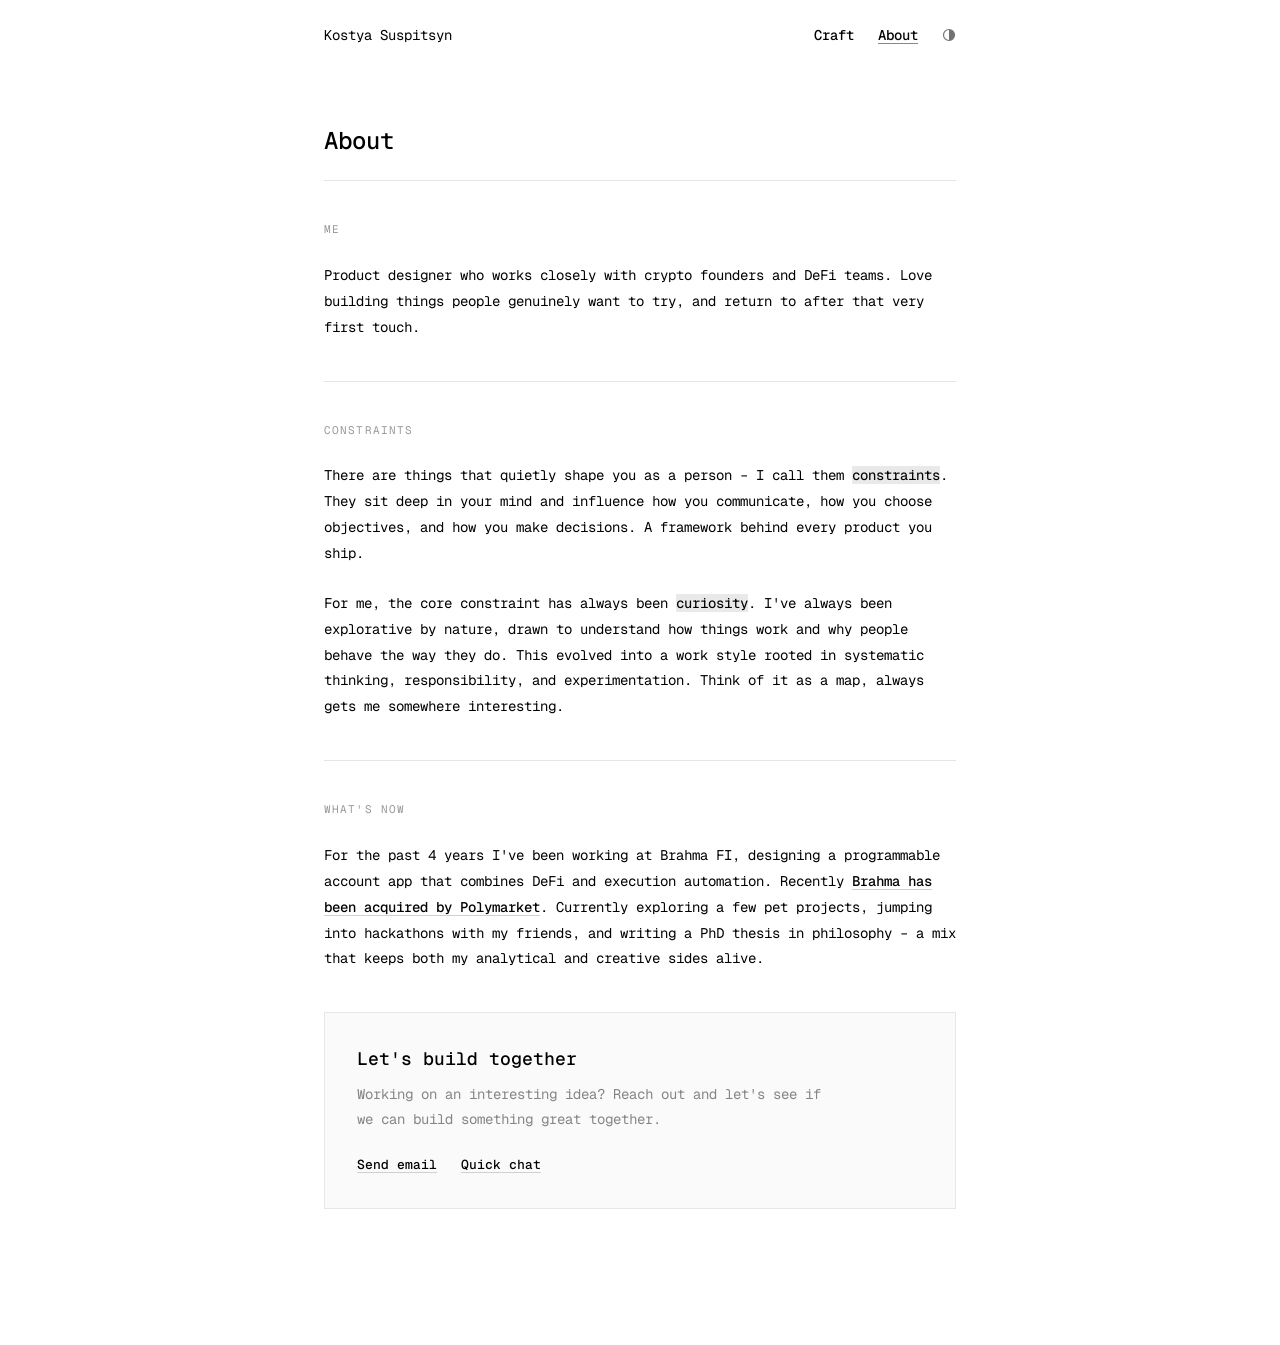
==== about.html @ b5b25f3a "Add files via upload" ====
<!DOCTYPE html>
<html lang="en" dir="ltr">
<head>
  <meta charset="utf-8">
  <meta name="viewport" content="width=device-width, initial-scale=1">
  <title>About — Kostya Suspitsyn</title>
  <meta name="description" content="Senior product designer specializing in crypto and DeFi. Building products people genuinely want to use.">

  <!-- Favicon -->
  <link rel="icon" href="assets/images/favicon-light.svg" media="(prefers-color-scheme: light)">
  <link rel="icon" href="assets/images/favicon-dark.svg" media="(prefers-color-scheme: dark)">

  <!-- Open Graph -->
  <meta property="og:type" content="website">
  <meta property="og:url" content="https://kostya0x.com/about">
  <meta property="og:title" content="About — Kostya Suspitsyn">
  <meta property="og:description" content="Senior product designer specializing in crypto and DeFi. Building products people genuinely want to use.">
  <meta property="og:image" content="assets/images/og-image.png">

  <!-- Twitter -->
  <meta name="twitter:card" content="summary_large_image">
  <meta name="twitter:image" content="assets/images/og-image.png">

  <link rel="stylesheet" href="styles.css">
  <script>
    (function(){if(localStorage.getItem('theme')==='dark')document.documentElement.setAttribute('data-theme','dark');})();
  </script>
</head>
<body>

  <div class="page-wrap">

    <!-- Nav -->
    <nav class="nav nav--home">
      <a href="/" class="nav-name">Kostya Suspitsyn</a>
      <div class="nav-links">
        <a href="/craft">Craft</a>
        <a href="/about" class="active">About</a>
        <button class="theme-btn" id="theme-btn" aria-label="Toggle theme" title="Toggle theme">
          <svg width="14" height="14" viewBox="0 0 14 14" fill="none" xmlns="http://www.w3.org/2000/svg">
            <circle cx="7" cy="7" r="5.5" stroke="currentColor" stroke-width="1.2"/>
            <path d="M7 1.5 A5.5 5.5 0 0 1 7 12.5 Z" fill="currentColor"/>
          </svg>
        </button>
      </div>
    </nav>

    <!-- Intro -->
    <section class="about-intro">
      <h1 class="page-heading">About</h1>
    </section>

    <!-- Sections -->
    <div class="about-sections">

      <div class="about-block">
        <p class="about-block-label">Me</p>
        <div class="about-block-text">
          <p>Product designer who works closely with crypto founders and DeFi teams. Love building things people genuinely want to try, and return to after that very first touch.</p>
        </div>
      </div>

      <div class="about-block" id="constraints">
        <p class="about-block-label">Constraints</p>
        <div class="about-block-text">
          <p>There are things that quietly shape you as a person – I call them <em class="term">constraints</em>. They sit deep in your mind and influence how you communicate, how you choose objectives, and how you make decisions. A framework behind every product you ship.</p>
          <p>For me, the core constraint has always been <em class="term">curiosity</em>. I've always been explorative by nature, drawn to understand how things work and why people behave the way they do. This evolved into a work style rooted in systematic thinking, responsibility, and experimentation. Think of it as a map, always gets me somewhere interesting.</p>
        </div>
      </div>

      <div class="about-block">
        <p class="about-block-label">What's now</p>
        <div class="about-block-text">
          <p>For the past 4 years I've been working at Brahma FI, designing a programmable account app that combines DeFi and execution automation. Recently <a href="https://fortune.com/2026/03/18/exclusive-polymarket-acquires-the-startup-brahma/" target="_blank">Brahma has been acquired by Polymarket</a>. Currently exploring a few pet projects, jumping into hackathons with my friends, and writing a PhD thesis in philosophy – a mix that keeps both my analytical and creative sides alive.</p>
        </div>
      </div>

    </div>

    <!-- CTA -->
    <section class="cta">
      <h2 class="cta-heading">Let's build together</h2>
      <p class="cta-desc">Working on an interesting idea? Reach out and let's see if we can build something great together.</p>
      <div class="cta-links">
        <a href="mailto:constantine.suspitsyn@gmail.com">Send email</a>
        <a href="https://t.me/roa_0x" target="_blank" rel="noopener">Quick chat</a>
      </div>
    </section>

  </div><!-- /.page-wrap -->

  <footer class="site-footer">
  </footer>

<script src="theme.js"></script>
</body>
</html>
---- styles.css ----
/* =========================================
   Kostya Suspitsyn — kostya0x.com
   Hand-built from Framer original
   Fonts: Geist Mono + Geist (Google Fonts)
   ========================================= */

@import url('https://fonts.googleapis.com/css2?family=Geist:wght@400;500&family=Geist+Mono:wght@400;500&display=swap');

/* — Reset — */
*, *::before, *::after { box-sizing: border-box; }
html, body { margin: 0; padding: 0; }
html { overflow-x: hidden; }
h1, h2, h3, h4, h5, h6, p, figure { margin: 0; }
ul, ol { margin: 0; padding: 0; list-style: none; }
img { display: block; max-width: 100%; height: auto; }

/* — Tokens — */
:root {
  --bg:            #fff;
  --text:          #000;
  --text-muted:    #666;
  --text-dim:      #999;
  --border:        #e5e5e5;
  --link:               #FF6817;
  --link-hover:         #FF6817;
  --link-underline:     #d0d0d0;
  --link-underline-hover: #888;
  --font-mono:     'Geist Mono', 'Courier New', monospace;
  --font-sans:     'Geist', Arial, sans-serif;
  --content-width: 720px;
  --page-pad:      24px;
  --gap-xs:        8px;
  --gap-sm:        12px;
  --gap-md:        24px;
  --gap-lg:        40px;
  --gap-xl:        64px;
  --gap-2xl:       112px;
  --radius:        6px;

  /* Component tokens */
  --term-bg:            #E9E9E9;
  --term-accent-color:  #F75600;
  --term-accent-bg:     #FFE9DE;
  --cta-bg:             #FAFAFA;
  --cta-border:         #E7E7E7;
  --cta-heading-color:  #000;
  --cta-desc-color:     #858585;
}

/* — Base — */
html {
  -webkit-font-smoothing: antialiased;
  -moz-osx-font-smoothing: grayscale;
  background: var(--bg);
  color: var(--text);
  transition: background-color 0.25s ease, color 0.25s ease;
}

body {
  font-family: var(--font-mono);
  font-size: 14px;
  line-height: 1.6;
  background: var(--bg);
  color: var(--text);
}

a {
  color: var(--text);
  text-decoration: underline;
  text-decoration-thickness: 1px;
  text-underline-offset: 3px;
  text-decoration-color: var(--link-underline);
  font-weight: 500;
  transition: text-decoration-color 0.15s ease;
}
a:hover {
  color: var(--text);
  text-decoration-color: var(--link-underline-hover);
}

/* — Layout — */
.page-wrap {
  max-width: var(--content-width);
  margin: 0 auto;
  padding: 0 var(--page-pad);
}

/* — Navigation — */
.nav {
  display: flex;
  justify-content: space-between;
  align-items: center;
  padding: 24px 0 16px;
  border-bottom: 1px solid var(--border);
}

.nav-name {
  font-family: var(--font-mono);
  font-size: 14px;
  font-weight: 400;
  color: var(--text);
  text-decoration: none;
}
.nav-name:hover { text-decoration-color: var(--link-underline-hover); }

.nav-links {
  display: flex;
  gap: var(--gap-md);
}

.nav-links a {
  font-family: var(--font-mono);
  font-size: 14px;
  color: var(--text);
  text-decoration: none;
}
.nav-links a:hover { text-decoration: underline; text-decoration-thickness: 1px; text-underline-offset: 3px; text-decoration-color: var(--link-underline-hover); }
.nav-links a.active { text-decoration: underline; text-decoration-thickness: 1px; text-underline-offset: 3px; text-decoration-color: var(--link-underline-hover); }

/* — Hero — */
.hero {
  padding: var(--gap-xl) 0 var(--gap-xl);
}

.hero-heading {
  font-family: var(--font-mono);
  font-size: 24px;
  font-weight: 500;
  line-height: 1.25;
  color: var(--text);
  margin-bottom: 16px;
}

.nav--home { border-bottom: none; }

.hero-body {
  font-size: 14px;
  line-height: 1.75;
  color: var(--text);
  margin-bottom: var(--gap-md);
}

.hero-body p + p {
  margin-top: 12px;
}

/* — Contact prose — */
.contact-prose {
  margin-top: var(--gap-md);
  font-size: 14px;
  line-height: 1.75;
  color: var(--text);
}

/* — Italic term — */
.term {
  font-style: normal;
  font-weight: 450;
  background: var(--term-bg);
}

.term-accent {
  font-style: normal;
  font-weight: 600;
  color: var(--term-accent-color);
  background: var(--term-accent-bg);
}

/* — Section divider — */
.divider {
  border: none;
  border-top: 1px solid var(--border);
  margin: 0;
}

/* — Home snippets — */
.snippets-section {
  padding: 0 0 var(--gap-xl);
}

.snippets-label {
  font-size: 12px;
  color: var(--text-muted);
  line-height: 1.6;
  margin-top: 8px;
  margin-bottom: 0;
}

.snippets-label a {
  color: var(--text);
}

.snippets-video {
  overflow: hidden;
}

.snippets-video video {
  width: 100%;
  display: block;
}

/* — Craft Page — */
.craft-intro {
  padding: var(--gap-xl) 0 var(--gap-xl);
}

.page-heading {
  font-family: var(--font-mono);
  font-size: 24px;
  font-weight: 500;
  line-height: 1.25;
  color: var(--text);
  margin-bottom: var(--gap-md);
}

.page-desc {
  font-size: 14px;
  line-height: 1.85;
  color: var(--text);
}

/* — Project sections — */
.project {
  padding: var(--gap-xl) 0;
  border-top: 1px solid var(--border);
}

.project-header {
  margin-bottom: var(--gap-lg);
}

.project-title {
  font-family: var(--font-mono);
  font-size: 18px;
  font-weight: 500;
  color: var(--text);
  margin-bottom: var(--gap-md);
}

.project-desc {
  font-size: 14px;
  line-height: 1.85;
  color: var(--text);
}

/* — Image layouts — */
.img-single {
  margin-bottom: 4px;
}

.img-single img {
  width: 100%;
}

.img-grid-2 {
  display: grid;
  grid-template-columns: 1fr 1fr;
  gap: 4px;
  margin-bottom: 4px;
}

.img-grid-3 {
  display: grid;
  grid-template-columns: 1fr 1fr;
  gap: 4px;
  margin-bottom: 4px;
}

.img-grid-2 img,
.img-grid-3 img {
  width: 100%;
}

.gif-black-wrap {
  background: #000;
  display: flex;
  align-items: center;
  justify-content: center;
  aspect-ratio: 1 / 1;
}

.gif-black-wrap img {
  width: 30%;
  height: auto;
}

.gif-black-wrap--xl img {
  width: 90%;
}

.gif-black-wrap--lg img {
  width: 70%;
}

.img-caption {
  font-size: 11px;
  color: var(--text-dim);
  line-height: 1.5;
  margin-bottom: var(--gap-lg);
}


/* — About page — */
.about-intro {
  padding: var(--gap-xl) 0 0;
}

.about-sections {
  padding-bottom: 0;
}

.about-block {
  padding: var(--gap-lg) 0;
  border-top: 1px solid var(--border);
}

.about-block-label {
  font-size: 11px;
  text-transform: uppercase;
  letter-spacing: 0.1em;
  color: var(--text-dim);
  margin-bottom: var(--gap-md);
}

.about-block-text {
  font-size: 14px;
  line-height: 1.85;
  color: var(--text);
}

.about-block-text p + p {
  margin-top: var(--gap-md);
}

/* — CTA Footer — */
.cta {
  padding: 32px;
  background: var(--cta-bg);
  border: 1px solid var(--cta-border);
  margin-bottom: var(--gap-2xl);
  transition: background-color 0.25s ease, border-color 0.25s ease;
}

.cta-heading {
  font-family: var(--font-mono);
  font-size: 18px;
  font-weight: 500;
  color: var(--cta-heading-color);
  margin-bottom: 8px;
}

.cta-desc {
  font-size: 14px;
  line-height: 1.75;
  color: var(--cta-desc-color);
  max-width: 480px;
  margin-bottom: 24px;
}

.cta-links {
  display: flex;
  gap: var(--gap-md);
  flex-wrap: wrap;
}

.cta-links a {
  font-size: 13px;
}

/* — Site footer — */
.site-footer {
  max-width: var(--content-width);
  margin: 0 auto;
  padding: var(--gap-md) var(--page-pad) 0;
  font-size: 12px;
}

/* ——— Themes ——— */

[data-theme="dark"] {
  --bg:                 #161616;
  --text:               #F0F0F0;
  --text-muted:         #909090;
  --text-dim:           #5C5C5C;
  --border:             #303030;
  --link:               #FF6817;
  --link-hover:         #FF6817;
  --link-underline:     #484848;
  --link-underline-hover: #909090;
  --term-bg:            #282828;
  --term-accent-bg:     #2C1506;
  --cta-bg:             #1E1E1E;
  --cta-border:         #303030;
  --cta-heading-color:  #F0F0F0;
  --cta-desc-color:     #909090;
}


/* ——— Theme Picker ——— */

.theme-btn {
  background: none;
  border: none;
  padding: 0;
  cursor: pointer;
  color: var(--text);
  display: flex;
  align-items: center;
  line-height: 1;
  opacity: 0.55;
  transition: opacity 0.15s ease, color 0.15s ease;
}

.theme-btn:hover {
  opacity: 1;
  color: var(--link);
}

.theme-btn svg {
  transition: transform 0.2s ease-in-out;
}

[data-theme="dark"] .theme-btn svg {
  transform: rotate(180deg);
}

/* ——— Responsive ——— */

/* Tablet: 810px–1439px */
@media (min-width: 810px) and (max-width: 1439px) {
  :root { --content-width: 680px; }
}

/* Narrow: force crypto wrap to new line */
@media (max-width: 399px) {
  .crypto-wrap { display: block; }
}

/* Mobile: <810px */
@media (max-width: 809px) {
  :root {
    --content-width: 100%;
    --gap-2xl: 72px;
  }

  .hero { padding: var(--gap-2xl) 0 var(--gap-xl); }
  .hero-heading { font-size: 20px; }


  .img-grid-2,
  .img-grid-3 { grid-template-columns: 1fr; }

}
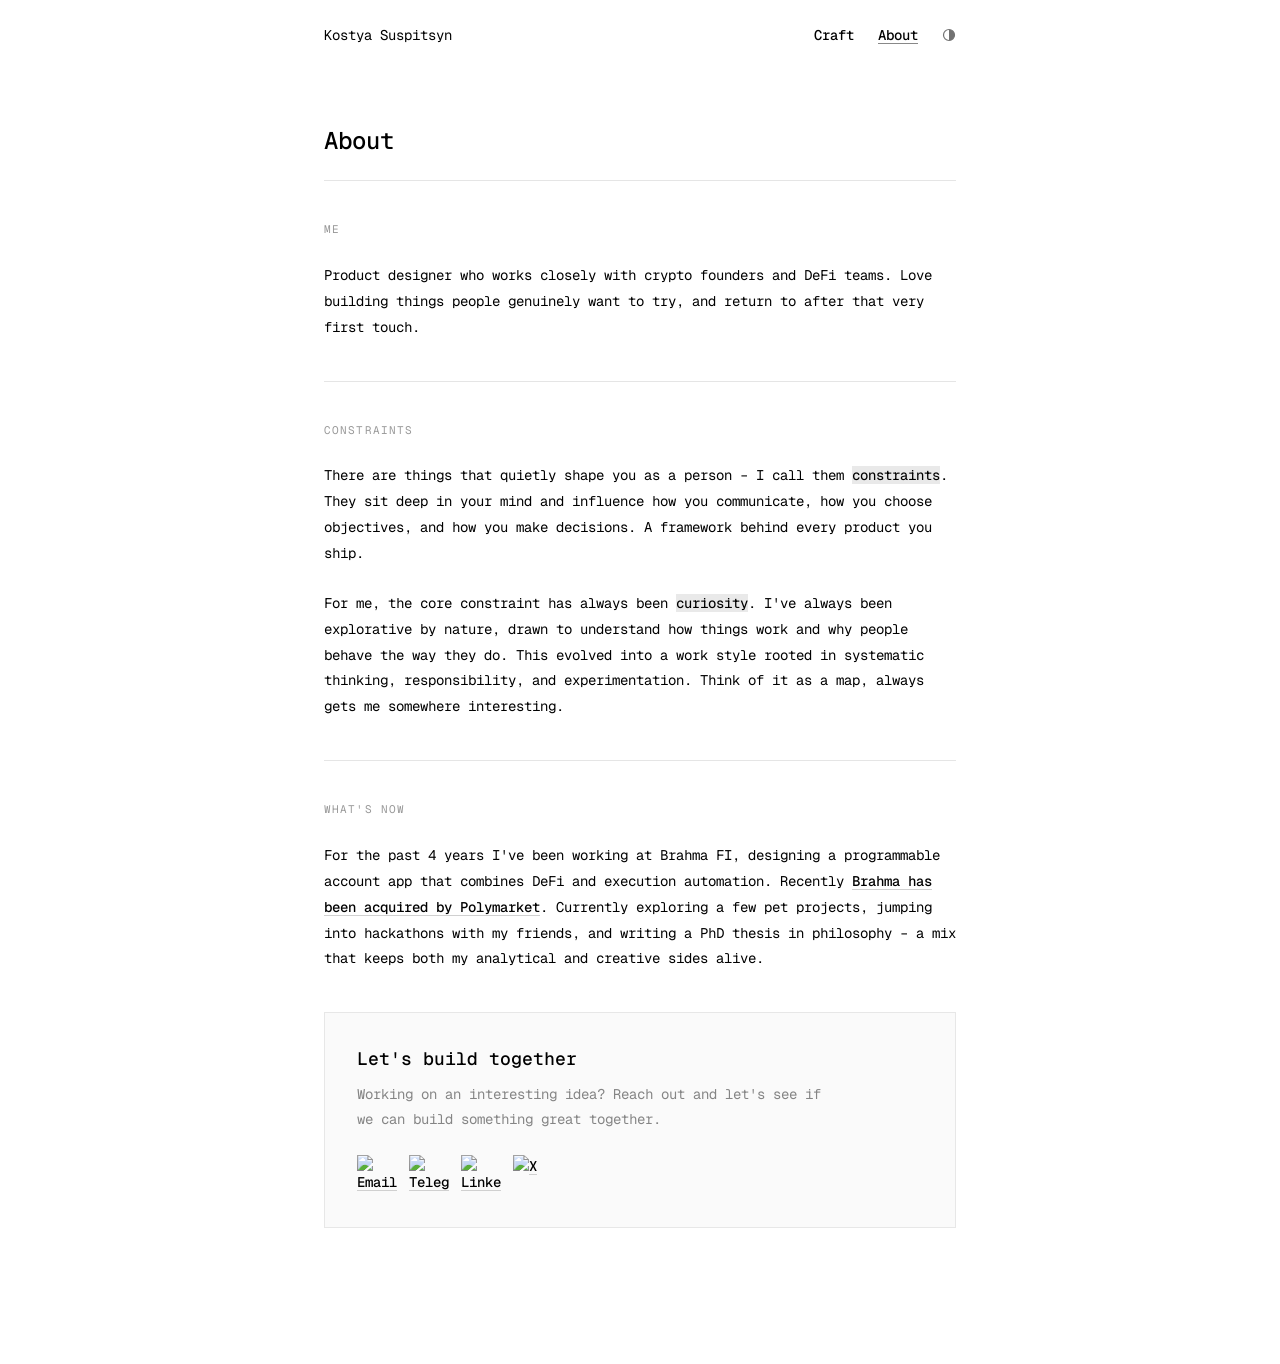
==== commit 4af1d677: "Add files via upload" ====
--- a/about.html
+++ b/about.html
@@ -82,8 +82,18 @@
       <h2 class="cta-heading">Let's build together</h2>
       <p class="cta-desc">Working on an interesting idea? Reach out and let's see if we can build something great together.</p>
       <div class="cta-links">
-        <a href="mailto:constantine.suspitsyn@gmail.com">Send email</a>
-        <a href="https://t.me/roa_0x" target="_blank" rel="noopener">Quick chat</a>
+        <a href="mailto:constantine.suspitsyn@gmail.com" aria-label="Email">
+          <img src="assets/images/app-mail.png" alt="Email" width="40" height="40">
+        </a>
+        <a href="https://t.me/kostya0x" target="_blank" rel="noopener" aria-label="Telegram">
+          <img src="assets/images/app-telegram.png" alt="Telegram" width="40" height="40">
+        </a>
+        <a href="https://linkedin.com/in/kostya-suspitsyn/" target="_blank" rel="noopener" aria-label="LinkedIn">
+          <img src="assets/images/app-linkedin.png" alt="LinkedIn" width="40" height="40">
+        </a>
+        <a href="https://x.com/roark_0x" target="_blank" rel="noopener" aria-label="X">
+          <img src="assets/images/app-x.png" alt="X" width="40" height="40">
+        </a>
       </div>
     </section>
 
--- a/styles.css
+++ b/styles.css
@@ -119,7 +119,7 @@
 
 /* — Hero — */
 .hero {
-  padding: var(--gap-xl) 0 var(--gap-xl);
+  padding: var(--gap-xl) 0 var(--gap-md);
 }
 
 .hero-heading {
@@ -150,6 +150,29 @@
   font-size: 14px;
   line-height: 1.75;
   color: var(--text);
+}
+
+/* — Social icons — */
+.social-icons {
+  display: flex;
+  justify-content: center;
+  gap: 12px;
+  margin-top: 52px;
+}
+
+.social-icons a {
+  display: inline-flex;
+}
+
+.social-icons img {
+  display: block;
+  width: 40px;
+  height: 40px;
+  transition: transform 0.2s ease-in-out;
+}
+
+.social-icons a:hover img {
+  transform: scale(1.05);
 }
 
 /* — Italic term — */
@@ -359,12 +382,19 @@
 
 .cta-links {
   display: flex;
-  gap: var(--gap-md);
+  gap: 12px;
   flex-wrap: wrap;
 }
 
-.cta-links a {
-  font-size: 13px;
+.cta-links img {
+  display: block;
+  width: 40px;
+  height: 40px;
+  transition: transform 0.2s ease-in-out;
+}
+
+.cta-links a:hover img {
+  transform: scale(1.05);
 }
 
 /* — Site footer — */
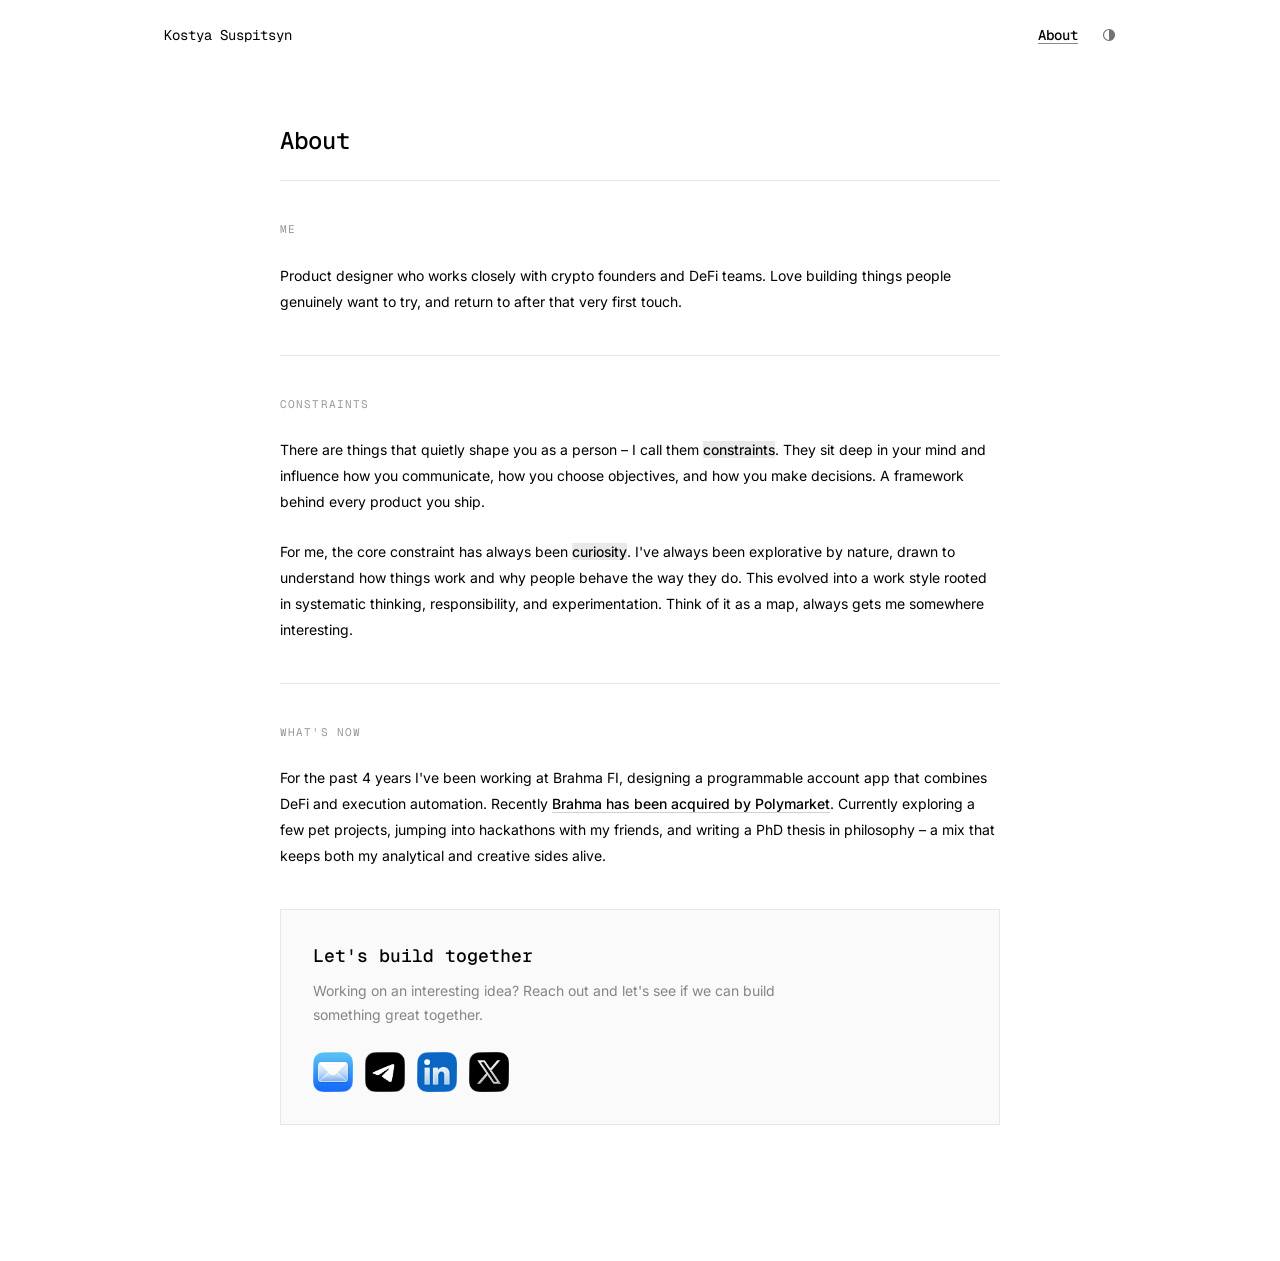
==== commit 69a7f3c6: "Add files via upload" ====
--- a/about.html
+++ b/about.html
@@ -34,7 +34,6 @@
     <nav class="nav nav--home">
       <a href="/" class="nav-name">Kostya Suspitsyn</a>
       <div class="nav-links">
-        <a href="/craft">Craft</a>
         <a href="/about" class="active">About</a>
         <button class="theme-btn" id="theme-btn" aria-label="Toggle theme" title="Toggle theme">
           <svg width="14" height="14" viewBox="0 0 14 14" fill="none" xmlns="http://www.w3.org/2000/svg">
@@ -44,6 +43,8 @@
         </button>
       </div>
     </nav>
+
+    <div class="about-body">
 
     <!-- Intro -->
     <section class="about-intro">
@@ -97,6 +98,8 @@
       </div>
     </section>
 
+    </div><!-- /.about-body -->
+
   </div><!-- /.page-wrap -->
 
   <footer class="site-footer">
--- a/styles.css
+++ b/styles.css
@@ -4,7 +4,7 @@
    Fonts: Geist Mono + Geist (Google Fonts)
    ========================================= */
 
-@import url('https://fonts.googleapis.com/css2?family=Geist:wght@400;500&family=Geist+Mono:wght@400;500&display=swap');
+@import url('https://fonts.googleapis.com/css2?family=Geist:wght@400;500&family=Geist+Mono:wght@400;500&family=Inter:wght@400;500&display=swap');
 
 /* — Reset — */
 *, *::before, *::after { box-sizing: border-box; }
@@ -27,7 +27,8 @@
   --link-underline-hover: #888;
   --font-mono:     'Geist Mono', 'Courier New', monospace;
   --font-sans:     'Geist', Arial, sans-serif;
-  --content-width: 720px;
+  --font-body:     'Inter', 'Helvetica Neue', Arial, sans-serif;
+  --content-width: 1000px;
   --page-pad:      24px;
   --gap-xs:        8px;
   --gap-sm:        12px;
@@ -78,11 +79,27 @@
   text-decoration-color: var(--link-underline-hover);
 }
 
+/* — Body copy (Inter) — headings, nav, titles & tags stay mono — */
+.hero-body,
+.contact-prose,
+.page-desc,
+.project-desc,
+.about-block-text,
+.cta-desc {
+  font-family: var(--font-body);
+}
+
 /* — Layout — */
 .page-wrap {
   max-width: var(--content-width);
   margin: 0 auto;
   padding: 0 var(--page-pad);
+}
+
+/* About page: nav stays global width, body returns to the old narrow column */
+.about-body {
+  max-width: 720px;
+  margin: 0 auto;
 }
 
 /* — Navigation — */
@@ -252,18 +269,54 @@
   margin-bottom: var(--gap-lg);
 }
 
+.project-meta {
+  display: flex;
+  align-items: center;
+  gap: 14px;
+  margin-bottom: var(--gap-md);
+}
+
+.project-meta-text {
+  display: flex;
+  flex-direction: column;
+  gap: 3px;
+  min-width: 0;
+  flex: 1;
+}
+
 .project-title {
   font-family: var(--font-mono);
-  font-size: 18px;
+  font-size: 16px;
   font-weight: 500;
-  color: var(--text);
-  margin-bottom: var(--gap-md);
+  line-height: 1.3;
+  color: var(--text);
+  margin: 0;
+}
+
+.project-tagline {
+  font-size: 13px;
+  line-height: 1.4;
+  color: var(--text-muted);
+}
+
+.project-year {
+  flex-shrink: 0;
+  font-size: 12px;
+  color: var(--text-muted);
+  border: 1px solid var(--border);
+  border-radius: 999px;
+  padding: 3px 10px;
+  white-space: nowrap;
 }
 
 .project-desc {
   font-size: 14px;
   line-height: 1.85;
   color: var(--text);
+}
+
+.project-desc + .project-desc {
+  margin-top: var(--gap-md);
 }
 
 /* — Image layouts — */
@@ -408,7 +461,7 @@
 /* ——— Themes ——— */
 
 [data-theme="dark"] {
-  --bg:                 #161616;
+  --bg:                 #121212;
   --text:               #F0F0F0;
   --text-muted:         #909090;
   --text-dim:           #5C5C5C;
@@ -456,11 +509,6 @@
 
 /* ——— Responsive ——— */
 
-/* Tablet: 810px–1439px */
-@media (min-width: 810px) and (max-width: 1439px) {
-  :root { --content-width: 680px; }
-}
-
 /* Narrow: force crypto wrap to new line */
 @media (max-width: 399px) {
   .crypto-wrap { display: block; }
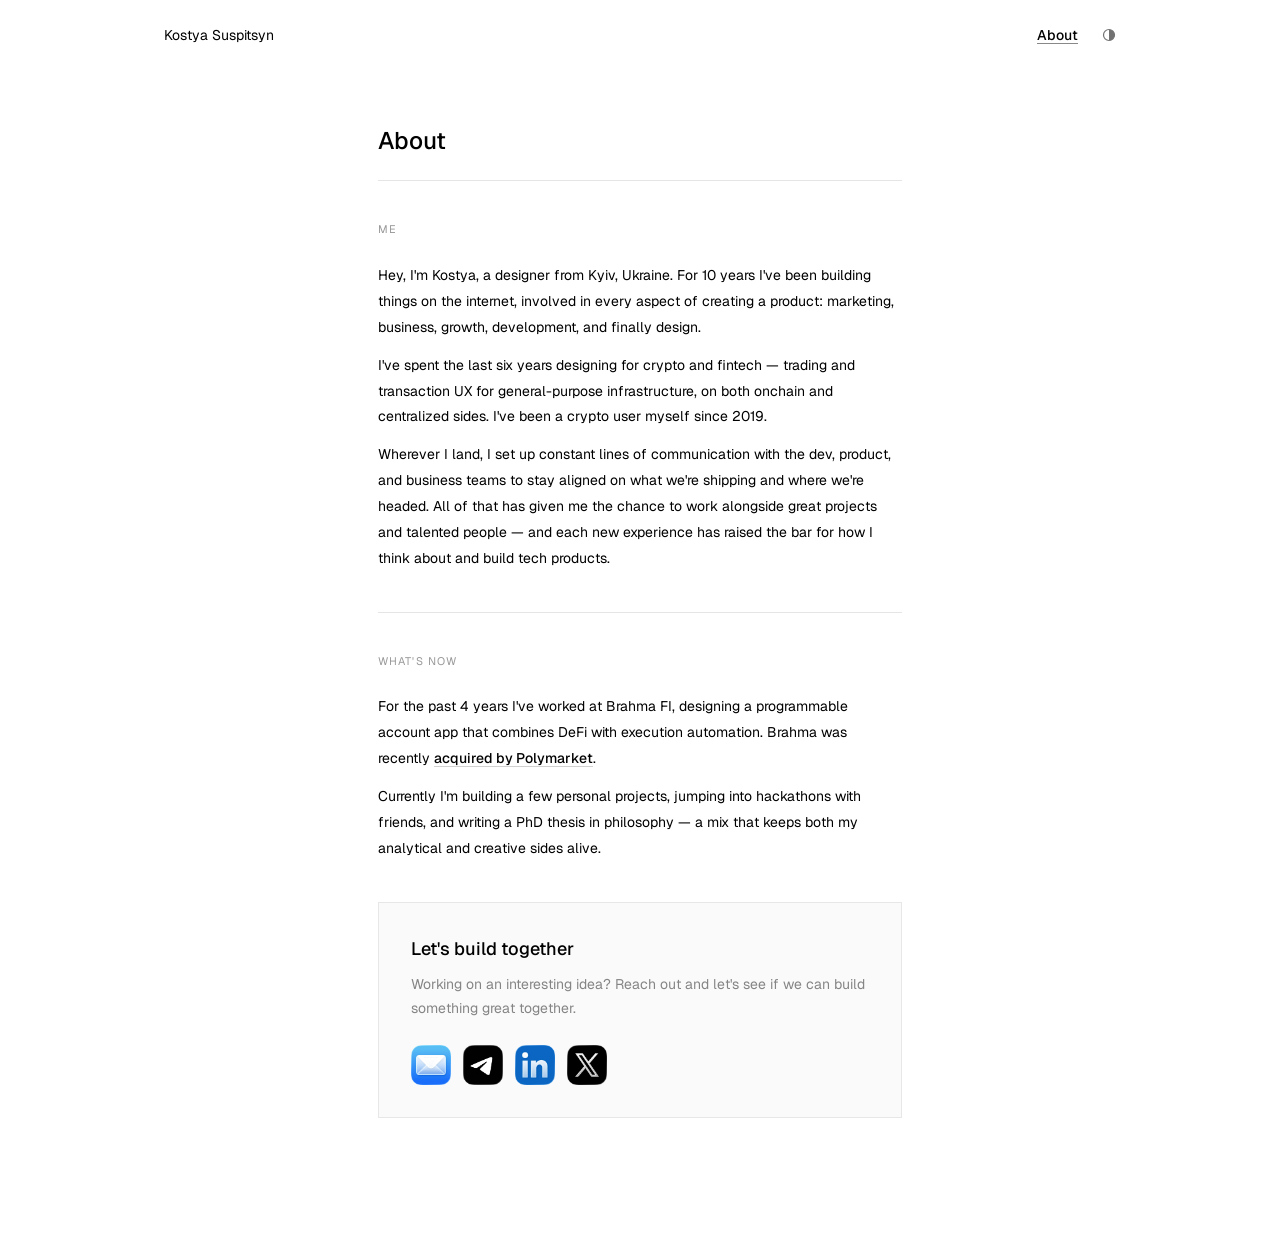
==== commit 4efba5a9: "Add files via upload" ====
--- a/about.html
+++ b/about.html
@@ -57,22 +57,17 @@
       <div class="about-block">
         <p class="about-block-label">Me</p>
         <div class="about-block-text">
-          <p>Product designer who works closely with crypto founders and DeFi teams. Love building things people genuinely want to try, and return to after that very first touch.</p>
-        </div>
-      </div>
-
-      <div class="about-block" id="constraints">
-        <p class="about-block-label">Constraints</p>
-        <div class="about-block-text">
-          <p>There are things that quietly shape you as a person – I call them <em class="term">constraints</em>. They sit deep in your mind and influence how you communicate, how you choose objectives, and how you make decisions. A framework behind every product you ship.</p>
-          <p>For me, the core constraint has always been <em class="term">curiosity</em>. I've always been explorative by nature, drawn to understand how things work and why people behave the way they do. This evolved into a work style rooted in systematic thinking, responsibility, and experimentation. Think of it as a map, always gets me somewhere interesting.</p>
+          <p>Hey, I'm Kostya, a designer from Kyiv, Ukraine. For 10 years I've been building things on the internet, involved in every aspect of creating a product: marketing, business, growth, development, and finally design.</p>
+          <p>I've spent the last six years designing for crypto and fintech — trading and transaction UX for general-purpose infrastructure, on both onchain and centralized sides. I've been a crypto user myself since 2019.</p>
+          <p>Wherever I land, I set up constant lines of communication with the dev, product, and business teams to stay aligned on what we're shipping and where we're headed. All of that has given me the chance to work alongside great projects and talented people — and each new experience has raised the bar for how I think about and build tech products.</p>
         </div>
       </div>
 
       <div class="about-block">
         <p class="about-block-label">What's now</p>
         <div class="about-block-text">
-          <p>For the past 4 years I've been working at Brahma FI, designing a programmable account app that combines DeFi and execution automation. Recently <a href="https://fortune.com/2026/03/18/exclusive-polymarket-acquires-the-startup-brahma/" target="_blank">Brahma has been acquired by Polymarket</a>. Currently exploring a few pet projects, jumping into hackathons with my friends, and writing a PhD thesis in philosophy – a mix that keeps both my analytical and creative sides alive.</p>
+          <p>For the past 4 years I've worked at Brahma FI, designing a programmable account app that combines DeFi with execution automation. Brahma was recently <a href="https://fortune.com/2026/03/18/exclusive-polymarket-acquires-the-startup-brahma/" target="_blank" rel="noopener">acquired by Polymarket</a>.</p>
+          <p>Currently I'm building a few personal projects, jumping into hackathons with friends, and writing a PhD thesis in philosophy — a mix that keeps both my analytical and creative sides alive.</p>
         </div>
       </div>
 
--- a/styles.css
+++ b/styles.css
@@ -4,7 +4,7 @@
    Fonts: Geist Mono + Geist (Google Fonts)
    ========================================= */
 
-@import url('https://fonts.googleapis.com/css2?family=Geist:wght@400;500&family=Geist+Mono:wght@400;500&family=Inter:wght@400;500&display=swap');
+@import url('https://fonts.googleapis.com/css2?family=Geist:wght@400;500&display=swap');
 
 /* — Reset — */
 *, *::before, *::after { box-sizing: border-box; }
@@ -18,6 +18,7 @@
 :root {
   --bg:            #fff;
   --text:          #000;
+  --text-body:     var(--text);
   --text-muted:    #666;
   --text-dim:      #999;
   --border:        #e5e5e5;
@@ -25,9 +26,7 @@
   --link-hover:         #FF6817;
   --link-underline:     #d0d0d0;
   --link-underline-hover: #888;
-  --font-mono:     'Geist Mono', 'Courier New', monospace;
   --font-sans:     'Geist', Arial, sans-serif;
-  --font-body:     'Inter', 'Helvetica Neue', Arial, sans-serif;
   --content-width: 1000px;
   --page-pad:      24px;
   --gap-xs:        8px;
@@ -58,7 +57,7 @@
 }
 
 body {
-  font-family: var(--font-mono);
+  font-family: var(--font-sans);
   font-size: 14px;
   line-height: 1.6;
   background: var(--bg);
@@ -86,7 +85,7 @@
 .project-desc,
 .about-block-text,
 .cta-desc {
-  font-family: var(--font-body);
+  font-family: var(--font-sans);
 }
 
 /* — Layout — */
@@ -96,9 +95,9 @@
   padding: 0 var(--page-pad);
 }
 
-/* About page: nav stays global width, body returns to the old narrow column */
+/* About page: nav stays global width, body returns to the narrow column */
 .about-body {
-  max-width: 720px;
+  max-width: 524px;
   margin: 0 auto;
 }
 
@@ -112,7 +111,7 @@
 }
 
 .nav-name {
-  font-family: var(--font-mono);
+  font-family: var(--font-sans);
   font-size: 14px;
   font-weight: 400;
   color: var(--text);
@@ -126,7 +125,7 @@
 }
 
 .nav-links a {
-  font-family: var(--font-mono);
+  font-family: var(--font-sans);
   font-size: 14px;
   color: var(--text);
   text-decoration: none;
@@ -134,31 +133,60 @@
 .nav-links a:hover { text-decoration: underline; text-decoration-thickness: 1px; text-underline-offset: 3px; text-decoration-color: var(--link-underline-hover); }
 .nav-links a.active { text-decoration: underline; text-decoration-thickness: 1px; text-underline-offset: 3px; text-decoration-color: var(--link-underline-hover); }
 
-/* — Hero — */
+/* — Hero (full first viewport, centered copy, page background) — */
+.nav--home { border-bottom: none; }
+
 .hero {
-  padding: var(--gap-xl) 0 var(--gap-md);
-}
-
-.hero-heading {
-  font-family: var(--font-mono);
-  font-size: 24px;
+  min-height: 100vh;
+  min-height: 100svh;
+  display: flex;
+  flex-direction: column;
+}
+
+.hero-inner {
+  flex: 1;
+  display: flex;
+  align-items: center;
+  justify-content: center;
+  padding: var(--gap-lg) 0;
+}
+
+.hero-content {
+  display: flex;
+  flex-direction: column;
+  align-items: center;
+  gap: 16px;
+}
+
+.hero-avatar {
+  width: 32px;
+  height: 32px;
+  border-radius: 50%;
+  overflow: hidden;
+  flex-shrink: 0;
+  filter: grayscale(100%);
+}
+
+.hero-avatar img {
+  width: 100%;
+  height: 100%;
+  object-fit: cover;
+  transform: scale(1.2);
+}
+
+.hero-copy {
+  max-width: 256px;
+  margin: 0;
+  text-align: center;
+  font-family: var(--font-sans);
+  font-size: 13px;
+  line-height: 1.6;
+  color: var(--text-muted);
+}
+
+.hero-strong {
+  color: var(--text);
   font-weight: 500;
-  line-height: 1.25;
-  color: var(--text);
-  margin-bottom: 16px;
-}
-
-.nav--home { border-bottom: none; }
-
-.hero-body {
-  font-size: 14px;
-  line-height: 1.75;
-  color: var(--text);
-  margin-bottom: var(--gap-md);
-}
-
-.hero-body p + p {
-  margin-top: 12px;
 }
 
 /* — Contact prose — */
@@ -245,7 +273,7 @@
 }
 
 .page-heading {
-  font-family: var(--font-mono);
+  font-family: var(--font-sans);
   font-size: 24px;
   font-weight: 500;
   line-height: 1.25;
@@ -285,7 +313,7 @@
 }
 
 .project-title {
-  font-family: var(--font-mono);
+  font-family: var(--font-sans);
   font-size: 16px;
   font-weight: 500;
   line-height: 1.3;
@@ -405,7 +433,7 @@
 }
 
 .about-block-text p + p {
-  margin-top: var(--gap-md);
+  margin-top: var(--gap-sm);
 }
 
 /* — CTA Footer — */
@@ -418,7 +446,7 @@
 }
 
 .cta-heading {
-  font-family: var(--font-mono);
+  font-family: var(--font-sans);
   font-size: 18px;
   font-weight: 500;
   color: var(--cta-heading-color);
@@ -458,11 +486,21 @@
   font-size: 12px;
 }
 
+/* — Body copy color — softer than headings in dark mode to reduce eye strain — */
+.hero-body,
+.contact-prose,
+.page-desc,
+.project-desc,
+.about-block-text {
+  color: var(--text-body);
+}
+
 /* ——— Themes ——— */
 
 [data-theme="dark"] {
   --bg:                 #121212;
   --text:               #F0F0F0;
+  --text-body:          #AAAAAA;
   --text-muted:         #909090;
   --text-dim:           #5C5C5C;
   --border:             #303030;
@@ -496,7 +534,6 @@
 
 .theme-btn:hover {
   opacity: 1;
-  color: var(--link);
 }
 
 .theme-btn svg {
@@ -508,11 +545,6 @@
 }
 
 /* ——— Responsive ——— */
-
-/* Narrow: force crypto wrap to new line */
-@media (max-width: 399px) {
-  .crypto-wrap { display: block; }
-}
 
 /* Mobile: <810px */
 @media (max-width: 809px) {
@@ -521,10 +553,6 @@
     --gap-2xl: 72px;
   }
 
-  .hero { padding: var(--gap-2xl) 0 var(--gap-xl); }
-  .hero-heading { font-size: 20px; }
-
-
   .img-grid-2,
   .img-grid-3 { grid-template-columns: 1fr; }
 
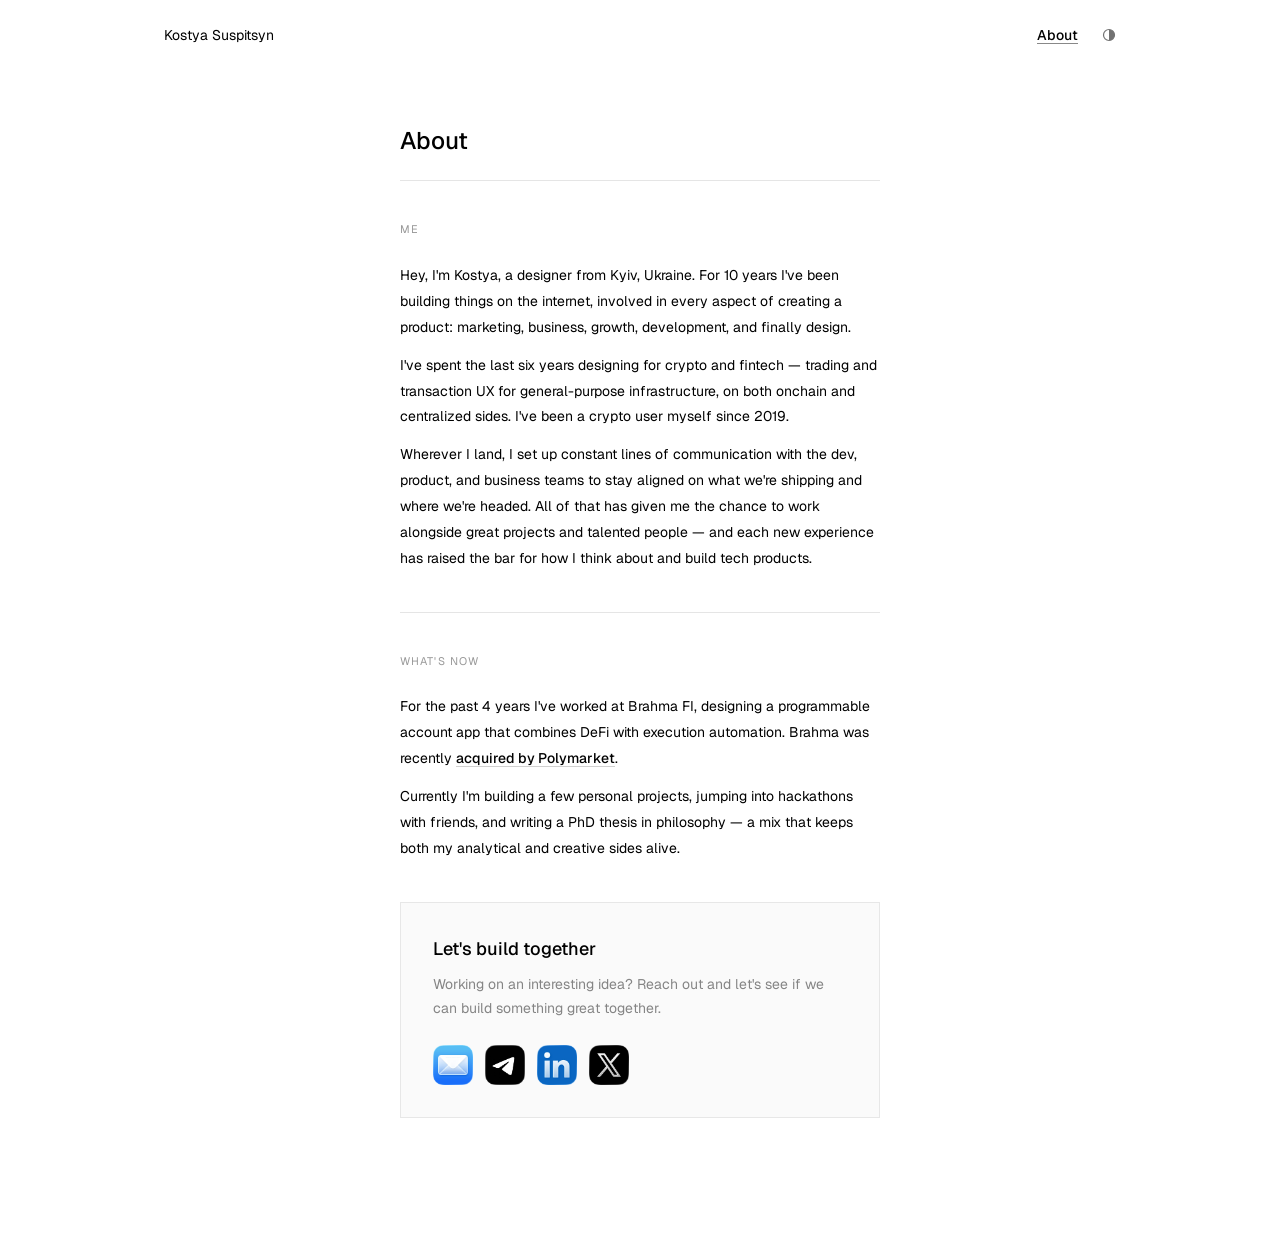
==== commit c1d637f5: "Add files via upload" ====
--- a/about.html
+++ b/about.html
@@ -26,7 +26,7 @@
     (function(){if(localStorage.getItem('theme')==='dark')document.documentElement.setAttribute('data-theme','dark');})();
   </script>
 </head>
-<body>
+<body class="page-about">
 
   <div class="page-wrap">
 
--- a/styles.css
+++ b/styles.css
@@ -36,6 +36,7 @@
   --gap-xl:        64px;
   --gap-2xl:       112px;
   --radius:        6px;
+  --ease-gentle:   cubic-bezier(0.33, 1, 0.68, 1);
 
   /* Component tokens */
   --term-bg:            #E9E9E9;
@@ -71,7 +72,7 @@
   text-underline-offset: 3px;
   text-decoration-color: var(--link-underline);
   font-weight: 500;
-  transition: text-decoration-color 0.15s ease;
+  transition: color 0.3s var(--ease-gentle), text-decoration-color 0.3s var(--ease-gentle);
 }
 a:hover {
   color: var(--text);
@@ -97,7 +98,7 @@
 
 /* About page: nav stays global width, body returns to the narrow column */
 .about-body {
-  max-width: 524px;
+  max-width: 480px;
   margin: 0 auto;
 }
 
@@ -117,7 +118,37 @@
   color: var(--text);
   text-decoration: none;
 }
+/* Becomes a flex lockup only when the avatar is present */
+.nav-name:has(.nav-avatar) {
+  display: inline-flex;
+  align-items: center;
+  gap: 8px;
+}
 .nav-name:hover { text-decoration-color: var(--link-underline-hover); }
+
+/* On the About page the brand links home — give it a hover affordance */
+.page-about .nav-name {
+  text-decoration: underline;
+  text-decoration-thickness: 1px;
+  text-underline-offset: 3px;
+  text-decoration-color: transparent;
+}
+
+.nav-avatar {
+  width: 28px;
+  height: 28px;
+  border-radius: 50%;
+  overflow: hidden;
+  flex-shrink: 0;
+  filter: grayscale(100%);
+}
+
+.nav-avatar img {
+  width: 100%;
+  height: 100%;
+  object-fit: cover;
+  transform: scale(1.2);
+}
 
 .nav-links {
   display: flex;
@@ -133,28 +164,21 @@
 .nav-links a:hover { text-decoration: underline; text-decoration-thickness: 1px; text-underline-offset: 3px; text-decoration-color: var(--link-underline-hover); }
 .nav-links a.active { text-decoration: underline; text-decoration-thickness: 1px; text-underline-offset: 3px; text-decoration-color: var(--link-underline-hover); }
 
-/* — Hero (full first viewport, centered copy, page background) — */
+/* — Hero (left-aligned intro above the video) — */
 .nav--home { border-bottom: none; }
 
 .hero {
-  min-height: 100vh;
-  min-height: 100svh;
   display: flex;
   flex-direction: column;
 }
 
 .hero-inner {
-  flex: 1;
-  display: flex;
-  align-items: center;
-  justify-content: center;
-  padding: var(--gap-lg) 0;
+  padding: var(--gap-xl) 0 72px;
 }
 
 .hero-content {
   display: flex;
   flex-direction: column;
-  align-items: center;
   gap: 16px;
 }
 
@@ -175,18 +199,49 @@
 }
 
 .hero-copy {
-  max-width: 256px;
+  max-width: 480px;
   margin: 0;
-  text-align: center;
-  font-family: var(--font-sans);
-  font-size: 13px;
-  line-height: 1.6;
+  text-align: left;
+  font-family: var(--font-sans);
+  font-size: 20px;
+  line-height: 1.5;
   color: var(--text-muted);
 }
 
 .hero-strong {
   color: var(--text);
   font-weight: 500;
+}
+
+.hero-socials {
+  display: flex;
+  flex-wrap: wrap;
+  align-items: center;
+  row-gap: 6px;
+  margin-top: 8px;
+  font-size: 14px;
+}
+
+.hero-socials a {
+  color: var(--text-muted);
+  font-weight: 400;
+  text-decoration: underline;
+  text-decoration-thickness: 1px;
+  text-underline-offset: 3px;
+  text-decoration-color: transparent;
+}
+
+.hero-socials a:hover {
+  color: var(--text);
+  text-decoration-color: var(--link-underline-hover);
+}
+
+.hero-socials a:not(:last-child)::after {
+  content: "·";
+  display: inline-block;
+  margin: 0 10px;
+  color: var(--text-dim);
+  pointer-events: none;
 }
 
 /* — Contact prose — */
@@ -529,7 +584,7 @@
   align-items: center;
   line-height: 1;
   opacity: 0.55;
-  transition: opacity 0.15s ease, color 0.15s ease;
+  transition: opacity 0.3s var(--ease-gentle), color 0.3s var(--ease-gentle);
 }
 
 .theme-btn:hover {
@@ -553,6 +608,9 @@
     --gap-2xl: 72px;
   }
 
+  .hero-copy { font-size: 18px; }
+  .hero-inner { padding: var(--gap-xl) 0 var(--gap-xl); }
+
   .img-grid-2,
   .img-grid-3 { grid-template-columns: 1fr; }
 
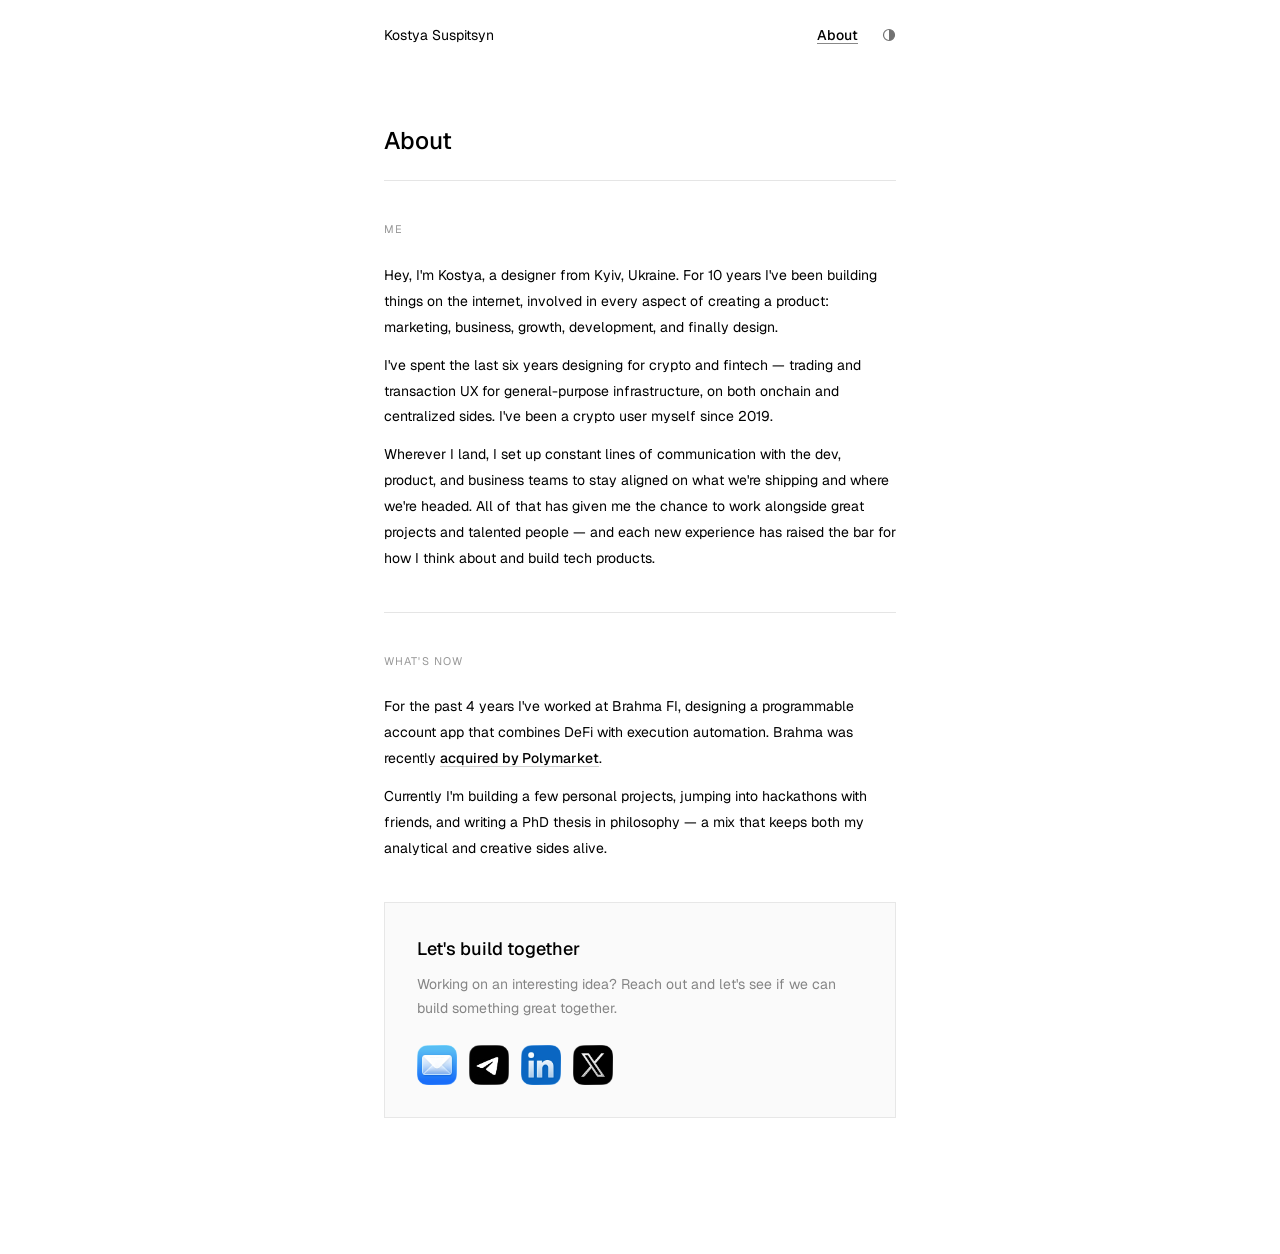
==== commit f17e1509: "Install Vercel Web Analytics Implemented Vercel Web Analytics for static HTML website  ## Changes Ma" ====
--- a/about.html
+++ b/about.html
@@ -101,5 +101,6 @@
   </footer>
 
 <script src="theme.js"></script>
+<script defer src="https://cdn.vercel-insights.com/v1/script.js"></script>
 </body>
 </html>
--- a/styles.css
+++ b/styles.css
@@ -28,6 +28,7 @@
   --link-underline-hover: #888;
   --font-sans:     'Geist', Arial, sans-serif;
   --content-width: 1000px;
+  --text-width:    512px;
   --page-pad:      24px;
   --gap-xs:        8px;
   --gap-sm:        12px;
@@ -98,7 +99,7 @@
 
 /* About page: nav stays global width, body returns to the narrow column */
 .about-body {
-  max-width: 480px;
+  max-width: var(--text-width);
   margin: 0 auto;
 }
 
@@ -172,6 +173,12 @@
   flex-direction: column;
 }
 
+/* Menu shares the narrow text column (both pages) */
+.nav--home {
+  width: min(var(--text-width), 100%);
+  margin-inline: auto;
+}
+
 .hero-inner {
   padding: var(--gap-xl) 0 72px;
 }
@@ -180,6 +187,8 @@
   display: flex;
   flex-direction: column;
   gap: 16px;
+  max-width: var(--text-width);
+  margin-inline: auto;
 }
 
 .hero-avatar {
@@ -199,11 +208,12 @@
 }
 
 .hero-copy {
-  max-width: 480px;
+  max-width: var(--text-width);
   margin: 0;
   text-align: left;
-  font-family: var(--font-sans);
-  font-size: 20px;
+  text-wrap: pretty;
+  font-family: var(--font-sans);
+  font-size: 19px;
   line-height: 1.5;
   color: var(--text-muted);
 }
@@ -344,19 +354,30 @@
 
 /* — Project sections — */
 .project {
+  display: flex;
+  flex-direction: column;
   padding: var(--gap-xl) 0;
   border-top: 1px solid var(--border);
 }
 
 .project-header {
   margin-bottom: var(--gap-lg);
+  width: min(var(--text-width), 100%);
+  margin-inline: auto;
 }
 
 .project-meta {
   display: flex;
   align-items: center;
   gap: 14px;
-  margin-bottom: var(--gap-md);
+}
+
+.project-icon {
+  flex-shrink: 0;
+  display: block;
+  width: 44px;
+  height: 44px;
+  color: var(--border);
 }
 
 .project-meta-text {
@@ -393,13 +414,34 @@
 }
 
 .project-desc {
+  order: 1; /* render below the project's images */
+  margin-top: var(--gap-lg);
   font-size: 14px;
   line-height: 1.85;
   color: var(--text);
+  max-width: var(--text-width);
+  margin-inline: auto;
 }
 
 .project-desc + .project-desc {
   margin-top: var(--gap-md);
+}
+
+/* Two-column description — columns align with the image grid below */
+.project-desc-grid {
+  order: 1; /* render below the project's images */
+  margin-top: var(--gap-lg);
+  margin-inline: auto;
+  max-width: var(--text-width);
+  display: grid;
+  grid-template-columns: 1fr;
+  row-gap: var(--gap-md);
+}
+
+.project-desc-grid .project-desc {
+  order: 0;
+  margin-top: 0;
+  max-width: none;
 }
 
 /* — Image layouts — */
@@ -493,6 +535,8 @@
 
 /* — CTA Footer — */
 .cta {
+  max-width: var(--text-width);
+  margin-inline: auto;
   padding: 32px;
   background: var(--cta-bg);
   border: 1px solid var(--cta-border);
@@ -611,6 +655,8 @@
   .hero-copy { font-size: 18px; }
   .hero-inner { padding: var(--gap-xl) 0 var(--gap-xl); }
 
+  .project-desc { max-width: none; }
+
   .img-grid-2,
   .img-grid-3 { grid-template-columns: 1fr; }
 
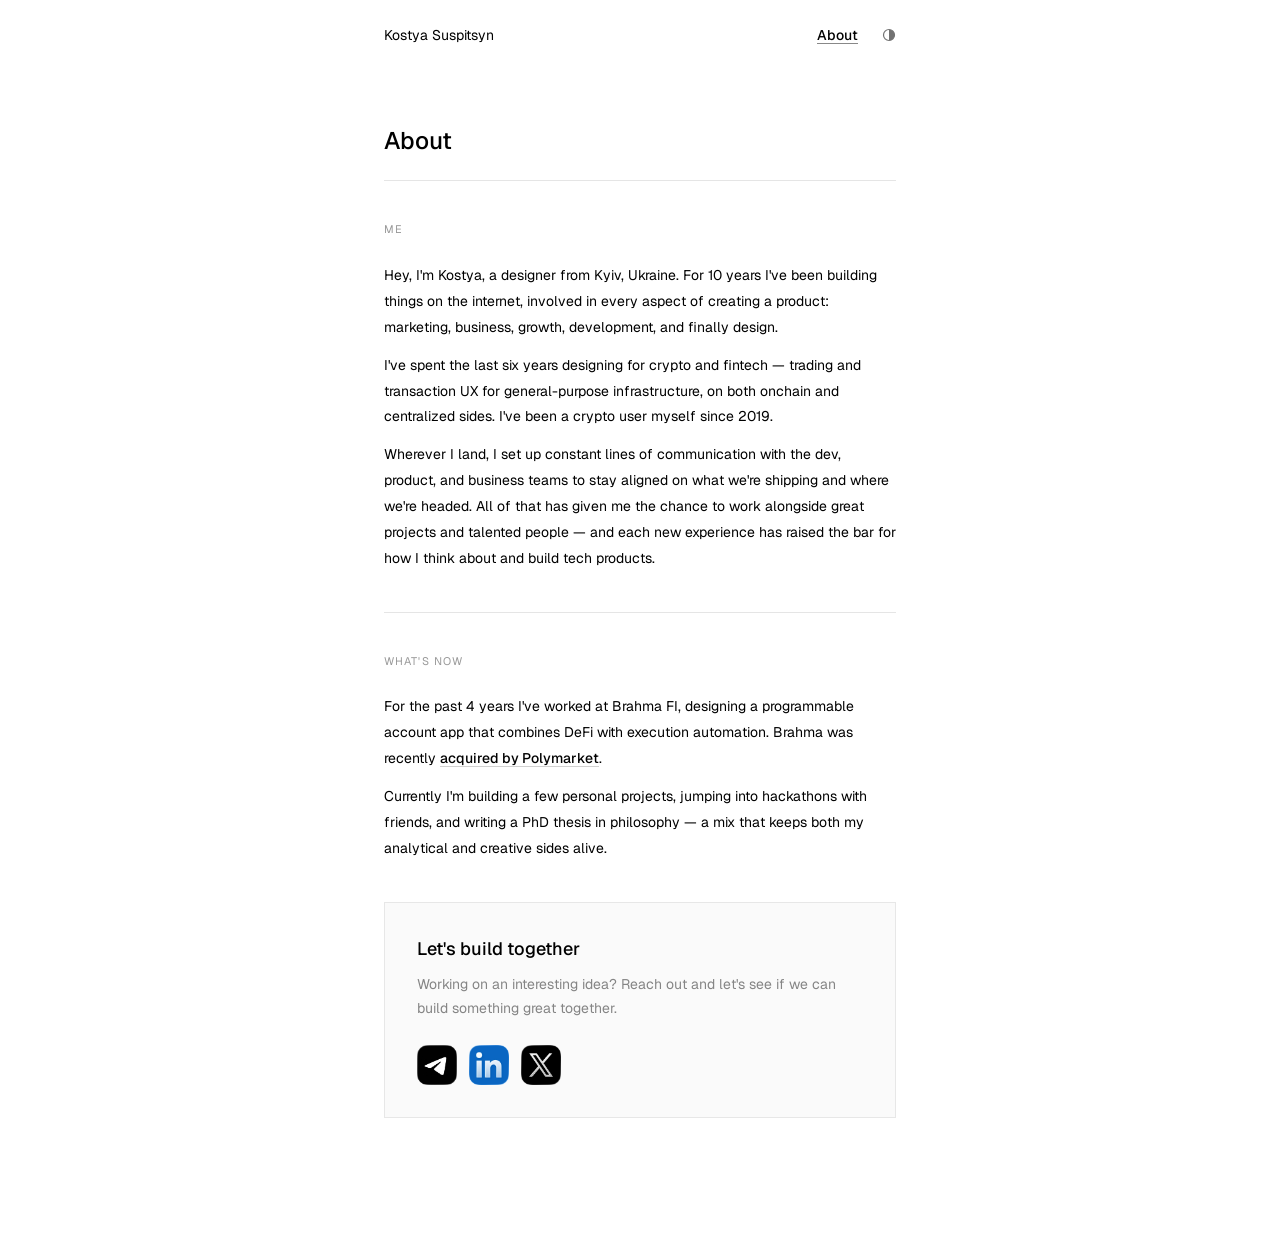
==== commit 13ba9029: "Add files via upload" ====
--- a/about.html
+++ b/about.html
@@ -78,9 +78,6 @@
       <h2 class="cta-heading">Let's build together</h2>
       <p class="cta-desc">Working on an interesting idea? Reach out and let's see if we can build something great together.</p>
       <div class="cta-links">
-        <a href="mailto:constantine.suspitsyn@gmail.com" aria-label="Email">
-          <img src="assets/images/app-mail.png" alt="Email" width="40" height="40">
-        </a>
         <a href="https://t.me/kostya0x" target="_blank" rel="noopener" aria-label="Telegram">
           <img src="assets/images/app-telegram.png" alt="Telegram" width="40" height="40">
         </a>
@@ -101,6 +98,5 @@
   </footer>
 
 <script src="theme.js"></script>
-<script defer src="https://cdn.vercel-insights.com/v1/script.js"></script>
 </body>
 </html>
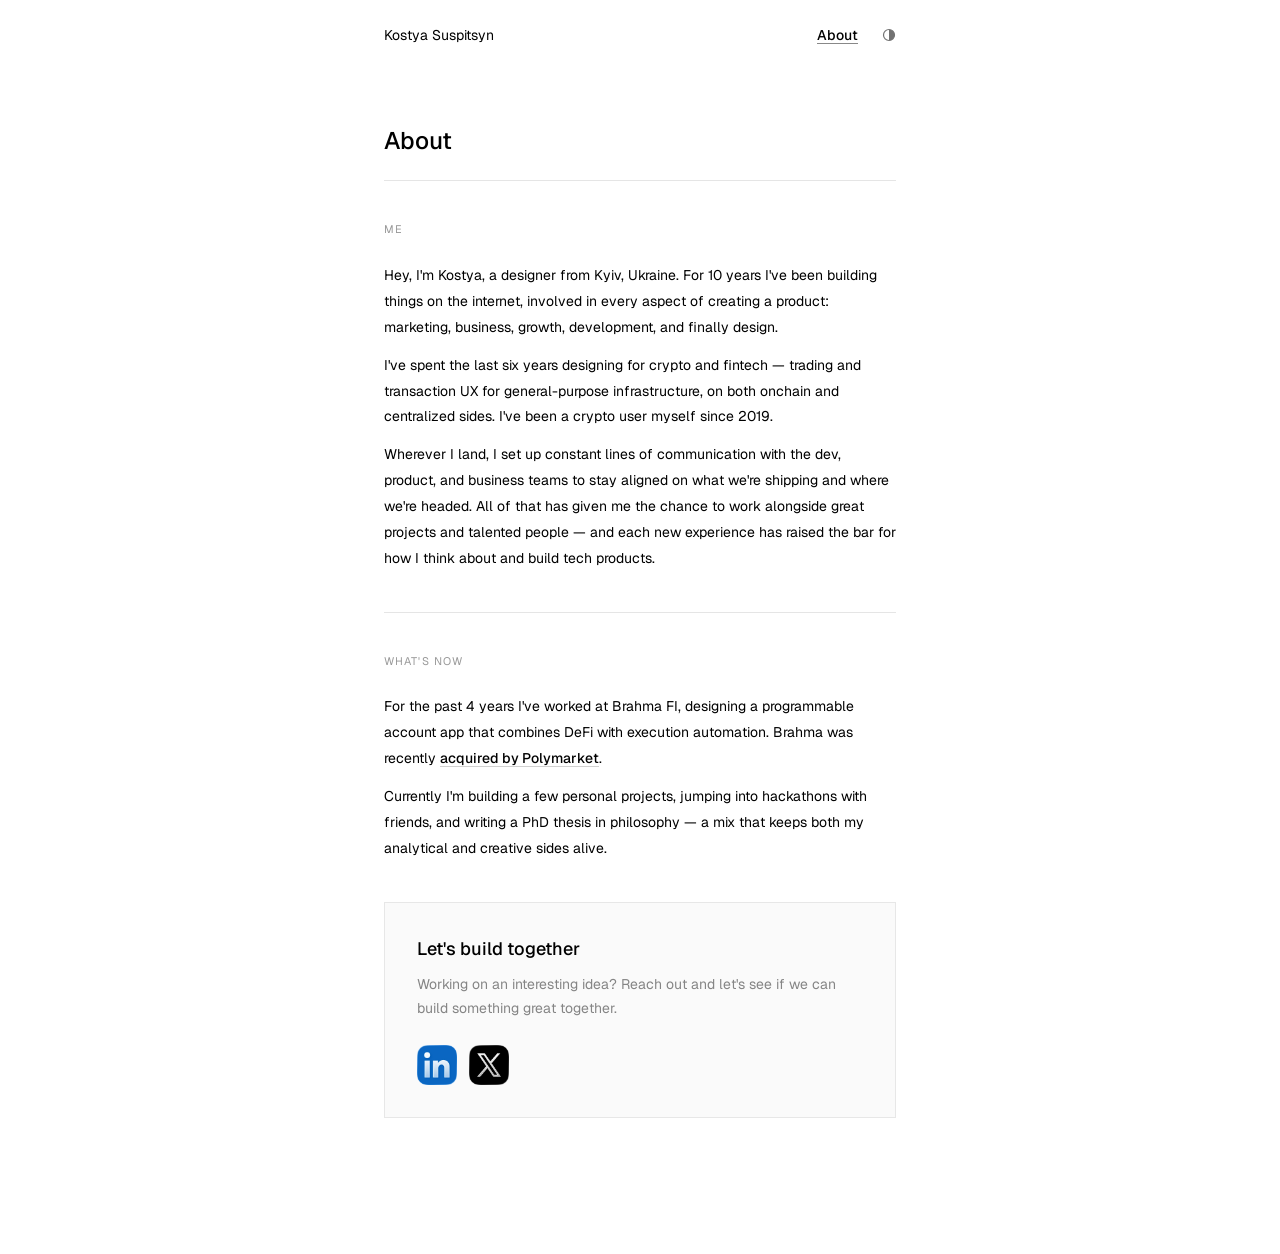
==== commit c376dc28: "Add files via upload" ====
--- a/about.html
+++ b/about.html
@@ -78,9 +78,6 @@
       <h2 class="cta-heading">Let's build together</h2>
       <p class="cta-desc">Working on an interesting idea? Reach out and let's see if we can build something great together.</p>
       <div class="cta-links">
-        <a href="https://t.me/kostya0x" target="_blank" rel="noopener" aria-label="Telegram">
-          <img src="assets/images/app-telegram.png" alt="Telegram" width="40" height="40">
-        </a>
         <a href="https://linkedin.com/in/kostya-suspitsyn/" target="_blank" rel="noopener" aria-label="LinkedIn">
           <img src="assets/images/app-linkedin.png" alt="LinkedIn" width="40" height="40">
         </a>
